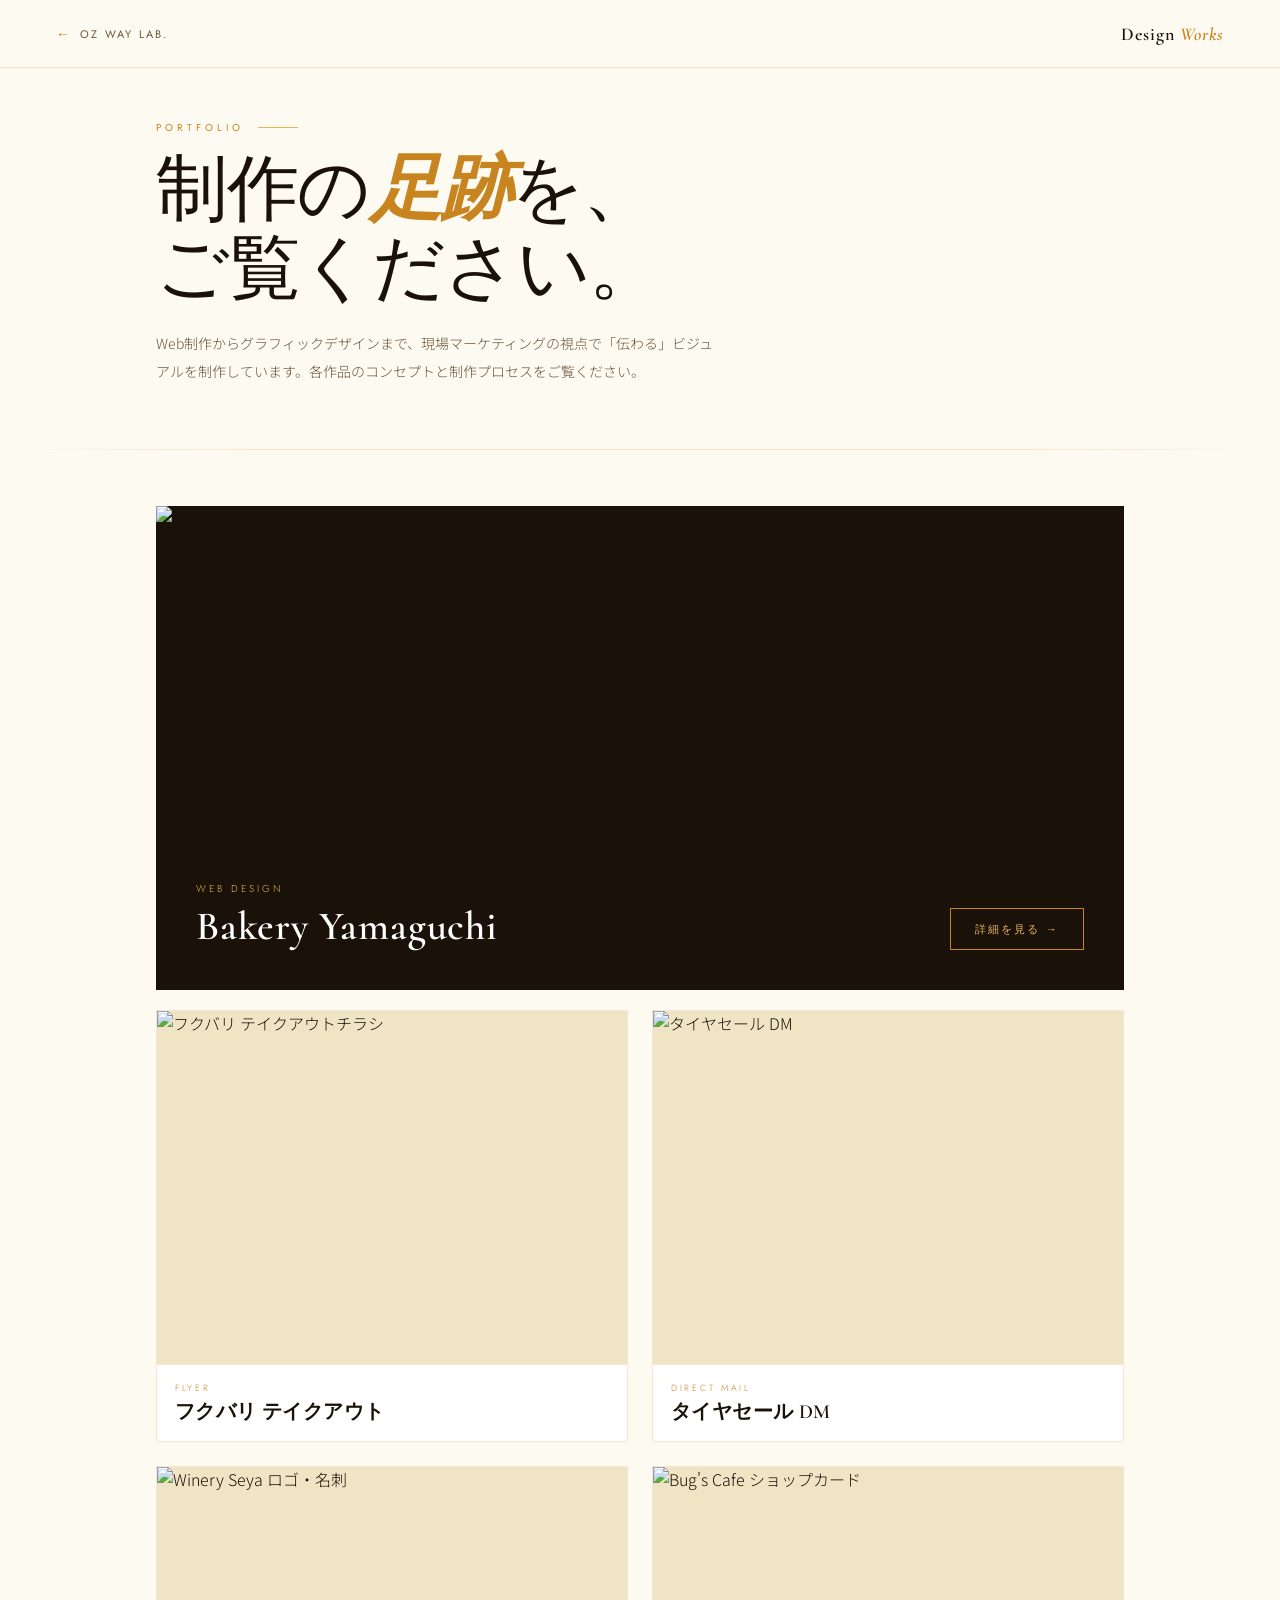
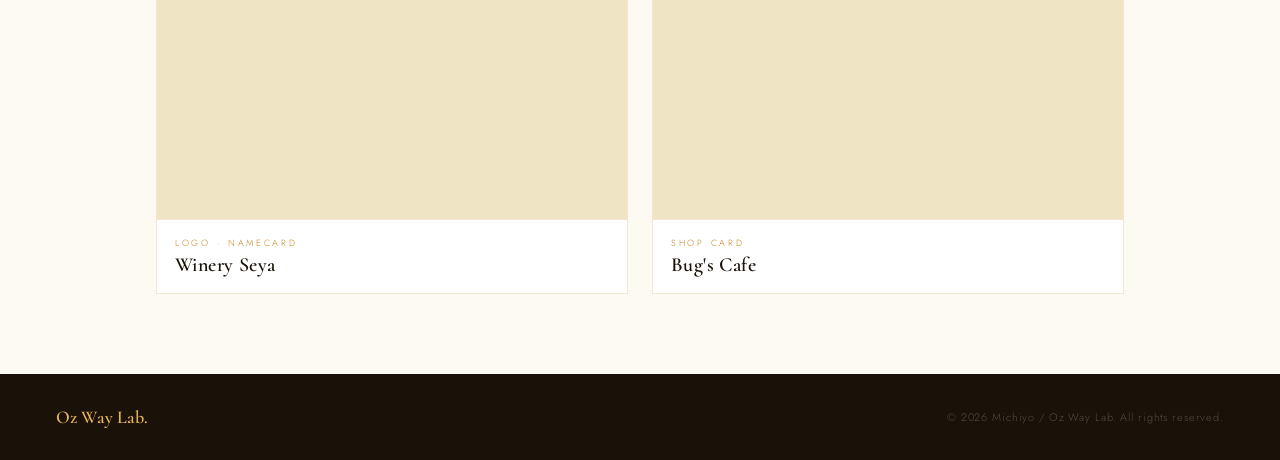
==== portfolio.html @ 70dd70a5 "Add files via upload" ====
<!DOCTYPE html>
<html lang="ja">
<head>
<meta charset="UTF-8">
<meta name="viewport" content="width=device-width, initial-scale=1.0">
<title>Portfolio | Oz Way Lab. — Michiyo</title>
<link href="https://fonts.googleapis.com/css2?family=Cormorant:ital,wght@0,300;0,400;0,600;0,700;1,300;1,400;1,600&family=Jost:wght@200;300;400;500&family=Noto+Sans+JP:wght@300;400;500&display=swap" rel="stylesheet">
<style>
:root {
  --amber: #C8841E;
  --amber-light: #E8B45A;
  --amber-pale: #F5D98A;
  --amber-dark: #7A4E10;
  --cream: #FDFAF2;
  --cream-warm: #F8F0DC;
  --cream-deep: #EFE4C4;
  --parchment: #E8D9B4;
  --ink: #1A1208;
  --ink-mid: #3D2E18;
  --ink-light: #6B5538;
  --silver: #8A9AA8;
  --gold-line: rgba(200,132,30,0.2);
  --container-px: clamp(20px, 5vw, 56px);
  --max-width: 1080px;
}

*, *::before, *::after { margin: 0; padding: 0; box-sizing: border-box; }
html { scroll-behavior: smooth; }

body {
  background: var(--cream);
  color: var(--ink);
  font-family: 'Noto Sans JP', sans-serif;
  font-weight: 300;
  overflow-x: hidden;
  -webkit-font-smoothing: antialiased;
}

img { max-width: 100%; height: auto; display: block; }
a { color: inherit; text-decoration: none; }

/* ========== ナビ ========== */
.nav {
  position: fixed;
  top: 0; left: 0; right: 0;
  z-index: 500;
  background: rgba(253,250,242,0.95);
  backdrop-filter: blur(12px);
  border-bottom: 1px solid var(--gold-line);
  height: 60px;
  display: flex;
  align-items: center;
  padding: 0 var(--container-px);
  justify-content: space-between;
}

.nav__back {
  display: flex;
  align-items: center;
  gap: 8px;
  font-family: 'Jost', sans-serif;
  font-size: 11px;
  font-weight: 400;
  letter-spacing: 0.2em;
  text-transform: uppercase;
  color: var(--ink-light);
  transition: color 0.3s;
}

.nav__back:hover { color: var(--amber); }

.nav__back::before {
  content: '←';
  font-size: 14px;
  color: var(--amber);
}

.nav__logo {
  font-family: 'Cormorant', serif;
  font-size: 18px;
  font-weight: 600;
  color: var(--ink);
  letter-spacing: 0.05em;
}

.nav__logo em {
  font-style: italic;
  color: var(--amber);
}

/* ========== ヘッダー ========== */
.page-header {
  padding: 120px var(--container-px) 64px;
  max-width: var(--max-width);
  margin: 0 auto;
}

.page-header__label {
  font-family: 'Jost', sans-serif;
  font-size: 10px;
  font-weight: 400;
  letter-spacing: 0.4em;
  text-transform: uppercase;
  color: var(--amber);
  display: flex;
  align-items: center;
  gap: 14px;
  margin-bottom: 16px;
}

.page-header__label::after {
  content: '';
  display: block;
  width: 40px;
  height: 1px;
  background: var(--amber-light);
}

.page-header__title {
  font-family: 'Cormorant', serif;
  font-size: clamp(40px, 7vw, 72px);
  font-weight: 300;
  line-height: 1.1;
  color: var(--ink);
  letter-spacing: -0.02em;
}

.page-header__title em {
  font-style: italic;
  font-weight: 600;
  color: var(--amber);
}

.page-header__desc {
  margin-top: 20px;
  font-size: 14px;
  line-height: 2;
  color: var(--ink-light);
  max-width: 560px;
}

/* ========== 仕切り ========== */
.divider {
  height: 1px;
  background: linear-gradient(90deg, transparent, var(--gold-line) 20%, var(--gold-line) 80%, transparent);
}

/* ========== グリッドエリア ========== */
.works-area {
  padding: 0 var(--container-px) 80px;
  max-width: var(--max-width);
  margin: 0 auto;
}

/* ========== フィーチャーカード（Bakery - 大） ========== */
.work-featured {
  margin: 56px 0 20px;
  position: relative;
  cursor: pointer;
  overflow: hidden;
  background: var(--ink);
}

.work-featured__thumb {
  width: 100%;
  aspect-ratio: 16/8;
  overflow: hidden;
  position: relative;
}

.work-featured__thumb img {
  width: 100%;
  height: 100%;
  object-fit: cover;
  object-position: top;
  transition: transform 0.6s ease;
  display: block;
}

.work-featured:hover .work-featured__thumb img {
  transform: scale(1.03);
}

.work-featured__overlay {
  position: absolute;
  bottom: 0; left: 0; right: 0;
  padding: clamp(20px, 4vw, 40px);
  background: linear-gradient(to top, rgba(26,18,8,0.9) 0%, transparent 100%);
  display: flex;
  justify-content: space-between;
  align-items: flex-end;
  gap: 20px;
}

.work-featured__info {}

.work-featured__cat {
  font-family: 'Jost', sans-serif;
  font-size: 10px;
  letter-spacing: 0.3em;
  text-transform: uppercase;
  color: var(--amber-light);
  margin-bottom: 6px;
}

.work-featured__title {
  font-family: 'Cormorant', serif;
  font-size: clamp(24px, 4vw, 40px);
  font-weight: 600;
  color: white;
  letter-spacing: 0.02em;
}

.work-featured__btn {
  flex-shrink: 0;
  padding: 12px 24px;
  border: 1px solid var(--amber);
  font-family: 'Jost', sans-serif;
  font-size: 11px;
  letter-spacing: 0.2em;
  text-transform: uppercase;
  color: var(--amber-light);
  white-space: nowrap;
  transition: all 0.3s;
}

.work-featured:hover .work-featured__btn {
  background: var(--amber);
  color: var(--ink);
}

/* ========== 小グリッド（4点） ========== */
.works-grid {
  display: grid;
  grid-template-columns: repeat(2, 1fr);
  gap: 20px;
}

.work-card {
  cursor: pointer;
  overflow: hidden;
  background: white;
  border: 1px solid var(--gold-line);
  transition: transform 0.3s, box-shadow 0.3s;
}

.work-card:hover {
  transform: translateY(-4px);
  box-shadow: 0 12px 32px rgba(26,18,8,0.12);
}

.work-card__thumb {
  width: 100%;
  aspect-ratio: 4/3;
  overflow: hidden;
  background: var(--cream-deep);
}

.work-card__thumb img {
  width: 100%;
  height: 100%;
  object-fit: cover;
  object-position: top;
  transition: transform 0.5s ease;
}

.work-card:hover .work-card__thumb img {
  transform: scale(1.05);
}

.work-card__body {
  padding: 16px 18px;
  border-top: 1px solid var(--gold-line);
}

.work-card__cat {
  font-family: 'Jost', sans-serif;
  font-size: 9px;
  letter-spacing: 0.3em;
  text-transform: uppercase;
  color: var(--amber);
  margin-bottom: 4px;
}

.work-card__title {
  font-family: 'Cormorant', serif;
  font-size: clamp(16px, 2.5vw, 20px);
  font-weight: 600;
  color: var(--ink);
  letter-spacing: 0.02em;
}

/* ========== モーダル ========== */
.modal-overlay {
  position: fixed;
  inset: 0;
  z-index: 1000;
  background: rgba(26,18,8,0.85);
  backdrop-filter: blur(6px);
  display: flex;
  align-items: flex-start;
  justify-content: center;
  padding: 20px;
  overflow-y: auto;
  opacity: 0;
  pointer-events: none;
  transition: opacity 0.35s;
}

.modal-overlay.is-open {
  opacity: 1;
  pointer-events: auto;
}

.modal {
  background: var(--cream);
  width: 100%;
  max-width: 860px;
  margin: auto;
  position: relative;
  transform: translateY(24px);
  transition: transform 0.35s;
}

.modal-overlay.is-open .modal {
  transform: translateY(0);
}

.modal__close {
  position: absolute;
  top: 16px;
  right: 16px;
  width: 40px;
  height: 40px;
  background: var(--ink);
  border: none;
  cursor: pointer;
  display: flex;
  align-items: center;
  justify-content: center;
  z-index: 10;
  transition: background 0.2s;
}

.modal__close:hover { background: var(--amber-dark); }

.modal__close::before,
.modal__close::after {
  content: '';
  position: absolute;
  width: 16px;
  height: 1.5px;
  background: white;
}

.modal__close::before { transform: rotate(45deg); }
.modal__close::after { transform: rotate(-45deg); }

/* スライダー */
.modal__slider {
  position: relative;
  background: var(--ink);
  overflow: hidden;
}

.modal__slides {
  display: flex;
  transition: transform 0.4s ease;
}

.modal__slide {
  min-width: 100%;
  display: flex;
  align-items: center;
  justify-content: center;
  padding: 40px 20px;
}

.modal__slide img {
  max-height: 60vh;
  width: auto;
  max-width: 100%;
  object-fit: contain;
}

/* スライドナビ */
.modal__nav {
  display: flex;
  align-items: center;
  justify-content: center;
  gap: 12px;
  padding: 16px;
  background: var(--ink);
  border-top: 1px solid rgba(200,132,30,0.2);
  flex-wrap: wrap;
}

.modal__fullsize {
  display: block;
  width: 100%;
  text-align: center;
  padding: 10px;
  background: rgba(200,132,30,0.1);
  border: 1px solid rgba(200,132,30,0.3);
  font-family: 'Jost', sans-serif;
  font-size: 11px;
  letter-spacing: 0.2em;
  text-transform: uppercase;
  color: var(--amber-light);
  cursor: pointer;
  transition: all 0.2s;
  text-decoration: none;
}

.modal__fullsize:hover {
  background: var(--amber);
  color: var(--ink);
  border-color: var(--amber);
}

.modal__dot {
  width: 6px;
  height: 6px;
  border-radius: 50%;
  background: rgba(255,255,255,0.2);
  border: none;
  cursor: pointer;
  transition: background 0.2s;
  padding: 0;
}

.modal__dot.is-active { background: var(--amber); }

.modal__arrow {
  background: none;
  border: 1px solid rgba(200,132,30,0.4);
  color: var(--amber-light);
  font-family: 'Jost', sans-serif;
  font-size: 11px;
  letter-spacing: 0.1em;
  padding: 6px 14px;
  cursor: pointer;
  transition: all 0.2s;
}

.modal__arrow:hover {
  background: var(--amber);
  color: var(--ink);
  border-color: var(--amber);
}

.modal__arrow:disabled {
  opacity: 0.3;
  cursor: default;
}

/* プロセス情報 */
.modal__info {
  padding: clamp(24px, 5vw, 48px);
}

.modal__title {
  font-family: 'Cormorant', serif;
  font-size: clamp(24px, 4vw, 36px);
  font-weight: 600;
  color: var(--ink);
  margin-bottom: 4px;
}

.modal__cat {
  font-family: 'Jost', sans-serif;
  font-size: 10px;
  letter-spacing: 0.3em;
  text-transform: uppercase;
  color: var(--amber);
  margin-bottom: 28px;
}

.modal__process {
  display: grid;
  grid-template-columns: 1fr;
  gap: 20px;
}

.process-item {}

.process-item__label {
  font-family: 'Jost', sans-serif;
  font-size: 10px;
  font-weight: 400;
  letter-spacing: 0.3em;
  text-transform: uppercase;
  color: var(--amber);
  margin-bottom: 8px;
  display: flex;
  align-items: center;
  gap: 10px;
}

.process-item__label::after {
  content: '';
  flex: 1;
  height: 1px;
  background: var(--gold-line);
}

.process-item__text {
  font-size: 14px;
  line-height: 2;
  color: var(--ink-mid);
}

.process-item__tools {
  display: flex;
  flex-wrap: wrap;
  gap: 8px;
  margin-top: 4px;
}

.tool-chip {
  padding: 5px 12px;
  border: 1px solid var(--gold-line);
  font-family: 'Jost', sans-serif;
  font-size: 11px;
  letter-spacing: 0.08em;
  color: var(--ink-light);
}

/* ========== フッター ========== */
.page-footer {
  background: var(--ink);
  padding: 32px var(--container-px);
  display: flex;
  flex-direction: column;
  gap: 12px;
  align-items: center;
  text-align: center;
}

.page-footer__logo {
  font-family: 'Cormorant', serif;
  font-size: 18px;
  font-weight: 600;
  color: var(--amber-light);
}

.page-footer__copy {
  font-family: 'Jost', sans-serif;
  font-size: 11px;
  letter-spacing: 0.08em;
  color: rgba(253,250,242,0.25);
}

/* ========== レスポンシブ ========== */
@media (min-width: 768px) {
  .nav { height: 68px; }

  .works-grid {
    grid-template-columns: repeat(2, 1fr);
    gap: 24px;
  }

  .modal__process {
    grid-template-columns: 1fr 1fr;
    gap: 24px 40px;
  }

  .page-footer {
    flex-direction: row;
    justify-content: space-between;
    text-align: left;
  }
}

@media (min-width: 1024px) {
  .works-grid {
    grid-template-columns: repeat(2, 1fr);
  }
}
</style>
</head>
<body>

<!-- ナビ -->
<header class="nav">
  <a href="index.html" class="nav__back">Oz Way Lab.</a>
  <div class="nav__logo">Design <em>Works</em></div>
</header>

<!-- ページヘッダー -->
<div class="page-header">
  <p class="page-header__label">Portfolio</p>
  <h1 class="page-header__title">制作の<em>足跡</em>を、<br>ご覧ください。</h1>
  <p class="page-header__desc">Web制作からグラフィックデザインまで、現場マーケティングの視点で「伝わる」ビジュアルを制作しています。各作品のコンセプトと制作プロセスをご覧ください。</p>
</div>

<div class="divider"></div>

<!-- 作品エリア -->
<div class="works-area">

  <!-- フィーチャー：Bakery Yamaguchi -->
  <div class="work-featured" data-work="bakery">
    <div class="work-featured__thumb">
      <img src="images/work_bakery_web.png" alt="Bakery Yamaguchi Web Design">
    </div>
    <div class="work-featured__overlay">
      <div class="work-featured__info">
        <p class="work-featured__cat">Web Design</p>
        <h2 class="work-featured__title">Bakery Yamaguchi</h2>
      </div>
      <div class="work-featured__btn">詳細を見る →</div>
    </div>
  </div>

  <!-- 4点グリッド -->
  <div class="works-grid">

    <!-- フクバリ -->
    <div class="work-card" data-work="fukubari">
      <div class="work-card__thumb">
        <img src="images/work_fukubari_design.png" alt="フクバリ テイクアウトチラシ">
      </div>
      <div class="work-card__body">
        <p class="work-card__cat">Flyer</p>
        <h2 class="work-card__title">フクバリ テイクアウト</h2>
      </div>
    </div>

    <!-- タイヤDM -->
    <div class="work-card" data-work="tire">
      <div class="work-card__thumb">
        <img src="images/work_tire.png" alt="タイヤセール DM">
      </div>
      <div class="work-card__body">
        <p class="work-card__cat">Direct Mail</p>
        <h2 class="work-card__title">タイヤセール DM</h2>
      </div>
    </div>

    <!-- ワイナリー -->
    <div class="work-card" data-work="winery">
      <div class="work-card__thumb">
        <img src="images/work_winery.png" alt="Winery Seya ロゴ・名刺">
      </div>
      <div class="work-card__body">
        <p class="work-card__cat">Logo · Namecard</p>
        <h2 class="work-card__title">Winery Seya</h2>
      </div>
    </div>

    <!-- Bugs'cafe -->
    <div class="work-card" data-work="bugs">
      <div class="work-card__thumb">
        <img src="images/work_bugs.png" alt="Bug's Cafe ショップカード">
      </div>
      <div class="work-card__body">
        <p class="work-card__cat">Shop Card</p>
        <h2 class="work-card__title">Bug's Cafe</h2>
      </div>
    </div>

  </div>
</div>

<!-- フッター -->
<footer class="page-footer">
  <div class="page-footer__logo">Oz Way Lab.</div>
  <p class="page-footer__copy">© 2026 Michiyo / Oz Way Lab. All rights reserved.</p>
</footer>

<!-- ========== モーダル ========== -->
<div class="modal-overlay" id="modal">
  <div class="modal">
    <button class="modal__close" id="modalClose" aria-label="閉じる"></button>

    <!-- スライダー -->
    <div class="modal__slider">
      <div class="modal__slides" id="modalSlides"></div>
      <div class="modal__nav" id="modalNav"></div>
      <a href="#" id="modalFullsize" class="modal__fullsize" target="_blank" rel="noopener">✦ フルサイズで見る</a>
    </div>

    <!-- プロセス情報 -->
    <div class="modal__info">
      <h2 class="modal__title" id="modalTitle"></h2>
      <p class="modal__cat" id="modalCat"></p>
      <div class="modal__process" id="modalProcess"></div>
    </div>
  </div>
</div>

<script>
// ========== 作品データ ==========
const works = {
  bakery: {
    title: 'Bakery Yamaguchi',
    cat: 'Web Design',
    fullsize: 'images/work_bakery_web.png',
    images: [
      { src: 'images/work_bakery_web.png', label: 'Web Site' },
      { src: 'images/work_bakery_pc.png', label: 'PC Design' },
      { src: 'images/work_bakery_sp.png', label: 'SP Design' }
    ],
    target: '地元の食にこだわりを持つ30〜50代の女性',
    concept: '素材の誠実さと、地域に根ざした温かさをそのままWebで表現する。キャッチコピー「うそのない、パン。」に象徴される無添加・天然酵母へのこだわりを、デザインの言葉で誠実に伝える。',
    tools: ['Figma', 'HTML / CSS', 'Dreamweaver'],
    point: 'ブランドカラーの琥珀色をメインに、アイボリーと白をベースとした70:25:5の配色設計。フォントはNoto Serif JP（見出し）×Noto Sans JP（本文）で和の品格と読みやすさを両立。「こだわり→クリームボックス→商品→アクセス」という購買導線を設計し、アレルギー情報の明記やGoogleマップ埋め込みなど、ユーザーが安心して行動できる情報設計を心がけた。'
  },
  fukubari: {
    title: 'フクバリ テイクアウトチラシ',
    cat: 'Flyer Design',
    images: [
      { src: 'images/work_fukubari_design.png', label: 'デザイン' },
      { src: 'images/work_fukubari_trim.png', label: '入稿データ（トリム有）' }
    ],
    target: '20〜50代の主婦・働く女性',
    concept: '福島の飲食店を応援するテイクアウトアプリ「フクバリ」の認知拡大。スマホで簡単にテイクアウトできる新しい体験を、チラシという親しみやすい媒体で届ける。',
    tools: ['Illustrator', 'Photoshop'],
    point: '「福島」の飲食店から商品と一緒に「幸福」を「お配りしたい」という願いを込めて「フクバリ」と命名された。その思いを「フク」と「バリ」に分解し、ロゴと文字の配置で自然にブランド名を印象付ける構成。「お店を探す→事前決済→受け取る」の3ステップをアイコンで視覚化。クーポンを左に配置しZの法則に沿った視線誘導を意識した。印刷入稿対応データも作成済み。'
  },
  tire: {
    title: 'タイヤセール DM',
    cat: 'Direct Mail',
    images: [
      { src: 'images/work_tire.png', label: '表面' },
      { src: 'images/work_tire_back.png', label: '裏面（宛名面）' },
      { src: 'images/work_tire_trim.png', label: '入稿データ（トリム有）' }
    ],
    target: '男性・女性・ファミリー層を幅広く網羅',
    concept: '春タイヤの早期購入をお得感で促す販促DM。既存顧客への直接アプローチで購買行動を後押しする。',
    tools: ['Illustrator', 'Photoshop'],
    point: '春らしいピンクとグリーンでお出かけのイメージを演出。宛名面だけで「どこから・何の案内か」が即座に伝わる情報設計を徹底。表面はZの法則に基づき、左上にタイトル「春の大決算セール」、右下に20%OFFと3大特典を配置。視線の流れに沿って購買意欲が高まる構成を意識した。表裏両面の印刷入稿データも作成済み。'
  },
  winery: {
    title: 'Winery Seya',
    cat: 'Logo & Namecard',
    images: [
      { src: 'images/work_winery.png', label: 'ロゴ＋カラーチップ' },
      { src: 'images/work_winery_logo.png', label: 'ロゴ提案8案' },
      { src: 'images/work_winery_card_amber.png', label: '名刺（琥珀色）' },
      { src: 'images/work_winery_card_bordeaux.png', label: '名刺（ボルドー色）' }
    ],
    target: '美容に敏感な30〜40代女性',
    concept: '福島のオーガニックワインを世界に発信する。世界最古の製法「クヴェヴリ」で作られたワインの希少性と、地域との協調性をロゴで表現する。',
    tools: ['Illustrator'],
    point: '屋号「Seya」のSをブドウのツル、Yをワイングラスに見立てロゴに落とし込んだ。ワイン＝ボルドー色のイメージを覆し、クヴェヴリワインを象徴する琥珀色を採用。「クヴェヴリ」の壺を2つ配置することで地域とのパートナーシップを表現。名刺は白・黒・琥珀色の70:25:5でシンプルかつクラシカルに仕上げた。複数案を提案し、カラーバリエーションも制作。'
  },
  bugs: {
    title: "Bug's Cafe",
    cat: 'Shop Card',
    images: [
      { src: 'images/work_bugs.png', label: '縦型' },
      { src: 'images/work_bugs_horizontal.png', label: '横型' }
    ],
    target: 'ひとりの時間を楽しみたい30〜60代男性',
    concept: 'ゆったりとJazzが流れるカフェで、自分だけの時間を贅沢に過ごす体験をカード一枚で演出する。',
    tools: ['Illustrator'],
    point: 'オーナーからのオーダーは「線を1本だけ入れること」。その一言を設計の核に据え、引き算のデザインで店内の落ち着いた空気感を再現。余白を贅沢に使うことで、言葉ではなく空間が語るカードに仕上げた。縦・横2バリエーションを提案。'
  }
};

// ========== モーダル制御 ==========
let currentSlide = 0;
let currentImages = [];

function openModal(workKey) {
  const work = works[workKey];
  if (!work) return;

  currentImages = work.images;
  currentSlide = 0;

  // タイトル・カテゴリ
  document.getElementById('modalTitle').textContent = work.title;
  document.getElementById('modalCat').textContent = work.cat;

  // スライド生成
  const slidesEl = document.getElementById('modalSlides');
  slidesEl.innerHTML = work.images.map(img => `
    <div class="modal__slide">
      <img src="${img.src}" alt="${img.label}" loading="lazy">
    </div>
  `).join('');

  // ドット＋矢印ナビ生成
  const navEl = document.getElementById('modalNav');
  if (work.images.length > 1) {
    navEl.innerHTML = `
      <button class="modal__arrow" id="prevBtn" onclick="changeSlide(-1)">← Prev</button>
      ${work.images.map((img, i) => `
        <button class="modal__dot ${i === 0 ? 'is-active' : ''}" onclick="goToSlide(${i})" title="${img.label}"></button>
      `).join('')}
      <button class="modal__arrow" id="nextBtn" onclick="changeSlide(1)">Next →</button>
    `;
    navEl.style.display = 'flex';
  } else {
    navEl.style.display = 'none';
  }

  // プロセス情報
  document.getElementById('modalProcess').innerHTML = `
    <div class="process-item">
      <p class="process-item__label">Target</p>
      <p class="process-item__text">${work.target}</p>
    </div>
    <div class="process-item">
      <p class="process-item__label">Concept</p>
      <p class="process-item__text">${work.concept}</p>
    </div>
    <div class="process-item">
      <p class="process-item__label">Tools</p>
      <div class="process-item__tools">
        ${work.tools.map(t => `<span class="tool-chip">${t}</span>`).join('')}
      </div>
    </div>
    <div class="process-item">
      <p class="process-item__label">制作ポイント</p>
      <p class="process-item__text">${work.point}</p>
    </div>
  `;

  updateSlider();

  // フルサイズボタン（Bakeryのみ）
  const fullsizeEl = document.getElementById('modalFullsize');
  if (work.fullsize) {
    fullsizeEl.href = work.fullsize;
    fullsizeEl.style.display = 'block';
  } else {
    fullsizeEl.style.display = 'none';
  }

  document.getElementById('modal').classList.add('is-open');
  document.body.style.overflow = 'hidden';
}

function closeModal() {
  document.getElementById('modal').classList.remove('is-open');
  document.body.style.overflow = '';
}

function changeSlide(dir) {
  currentSlide = Math.max(0, Math.min(currentImages.length - 1, currentSlide + dir));
  updateSlider();
}

function goToSlide(index) {
  currentSlide = index;
  updateSlider();
}

function updateSlider() {
  const slidesEl = document.getElementById('modalSlides');
  slidesEl.style.transform = `translateX(-${currentSlide * 100}%)`;

  const dots = document.querySelectorAll('.modal__dot');
  dots.forEach((dot, i) => dot.classList.toggle('is-active', i === currentSlide));

  const prevBtn = document.getElementById('prevBtn');
  const nextBtn = document.getElementById('nextBtn');
  if (prevBtn) prevBtn.disabled = currentSlide === 0;
  if (nextBtn) nextBtn.disabled = currentSlide === currentImages.length - 1;
}

// ========== イベントリスナー ==========
document.querySelectorAll('[data-work]').forEach(el => {
  el.addEventListener('click', () => openModal(el.dataset.work));
});

document.getElementById('modalClose').addEventListener('click', closeModal);

document.getElementById('modal').addEventListener('click', function(e) {
  if (e.target === this) closeModal();
});

document.addEventListener('keydown', function(e) {
  if (e.key === 'Escape') closeModal();
  if (e.key === 'ArrowLeft') changeSlide(-1);
  if (e.key === 'ArrowRight') changeSlide(1);
});
</script>
</body>
</html>
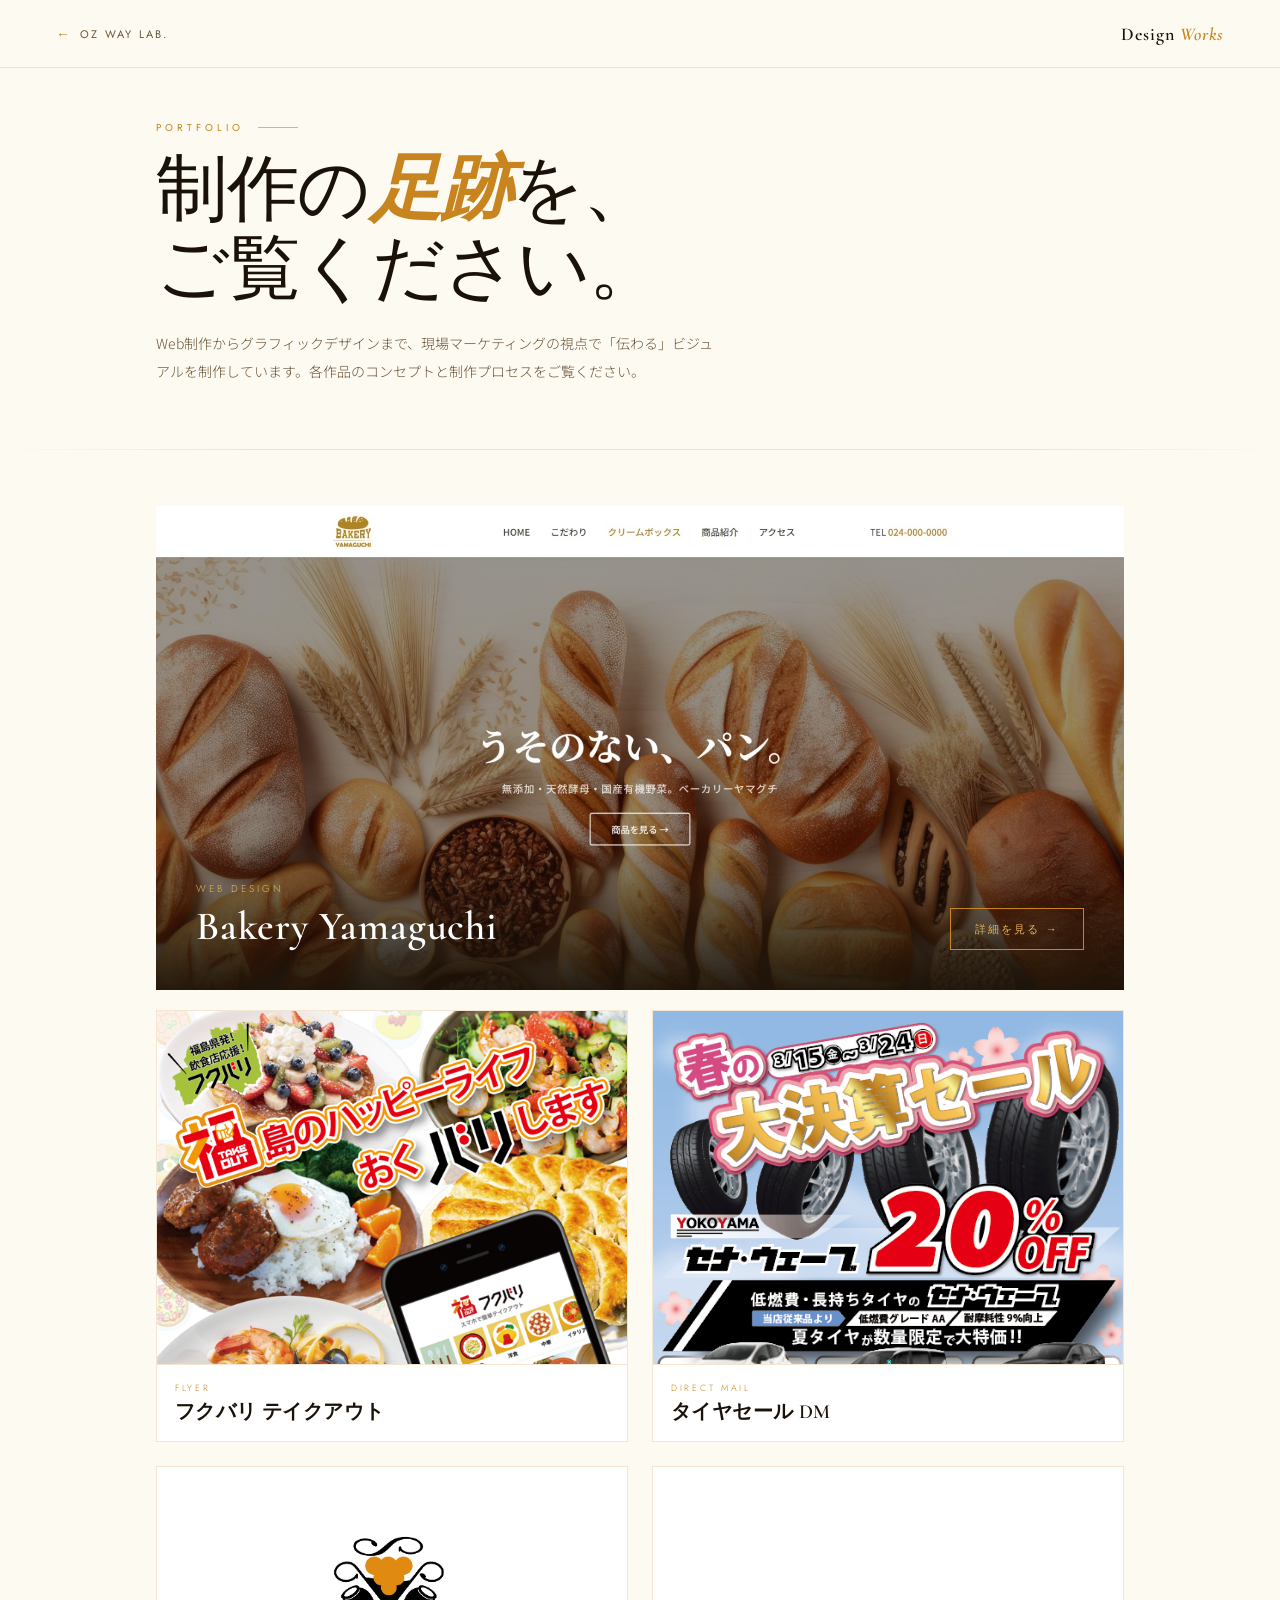
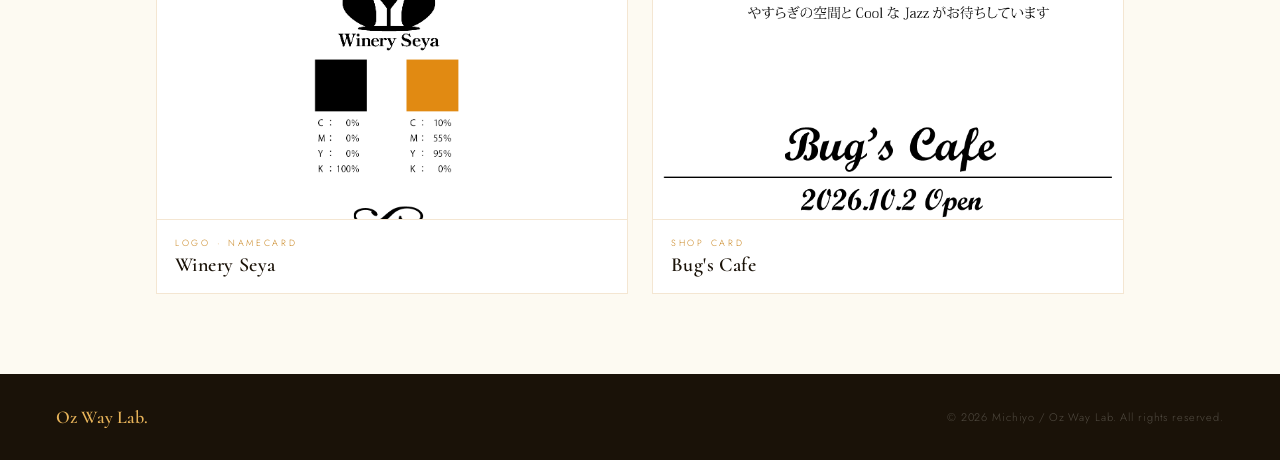
==== commit 48dfa472: "Update portfolio.html" ====
(no text change in the page or its own stylesheets)
